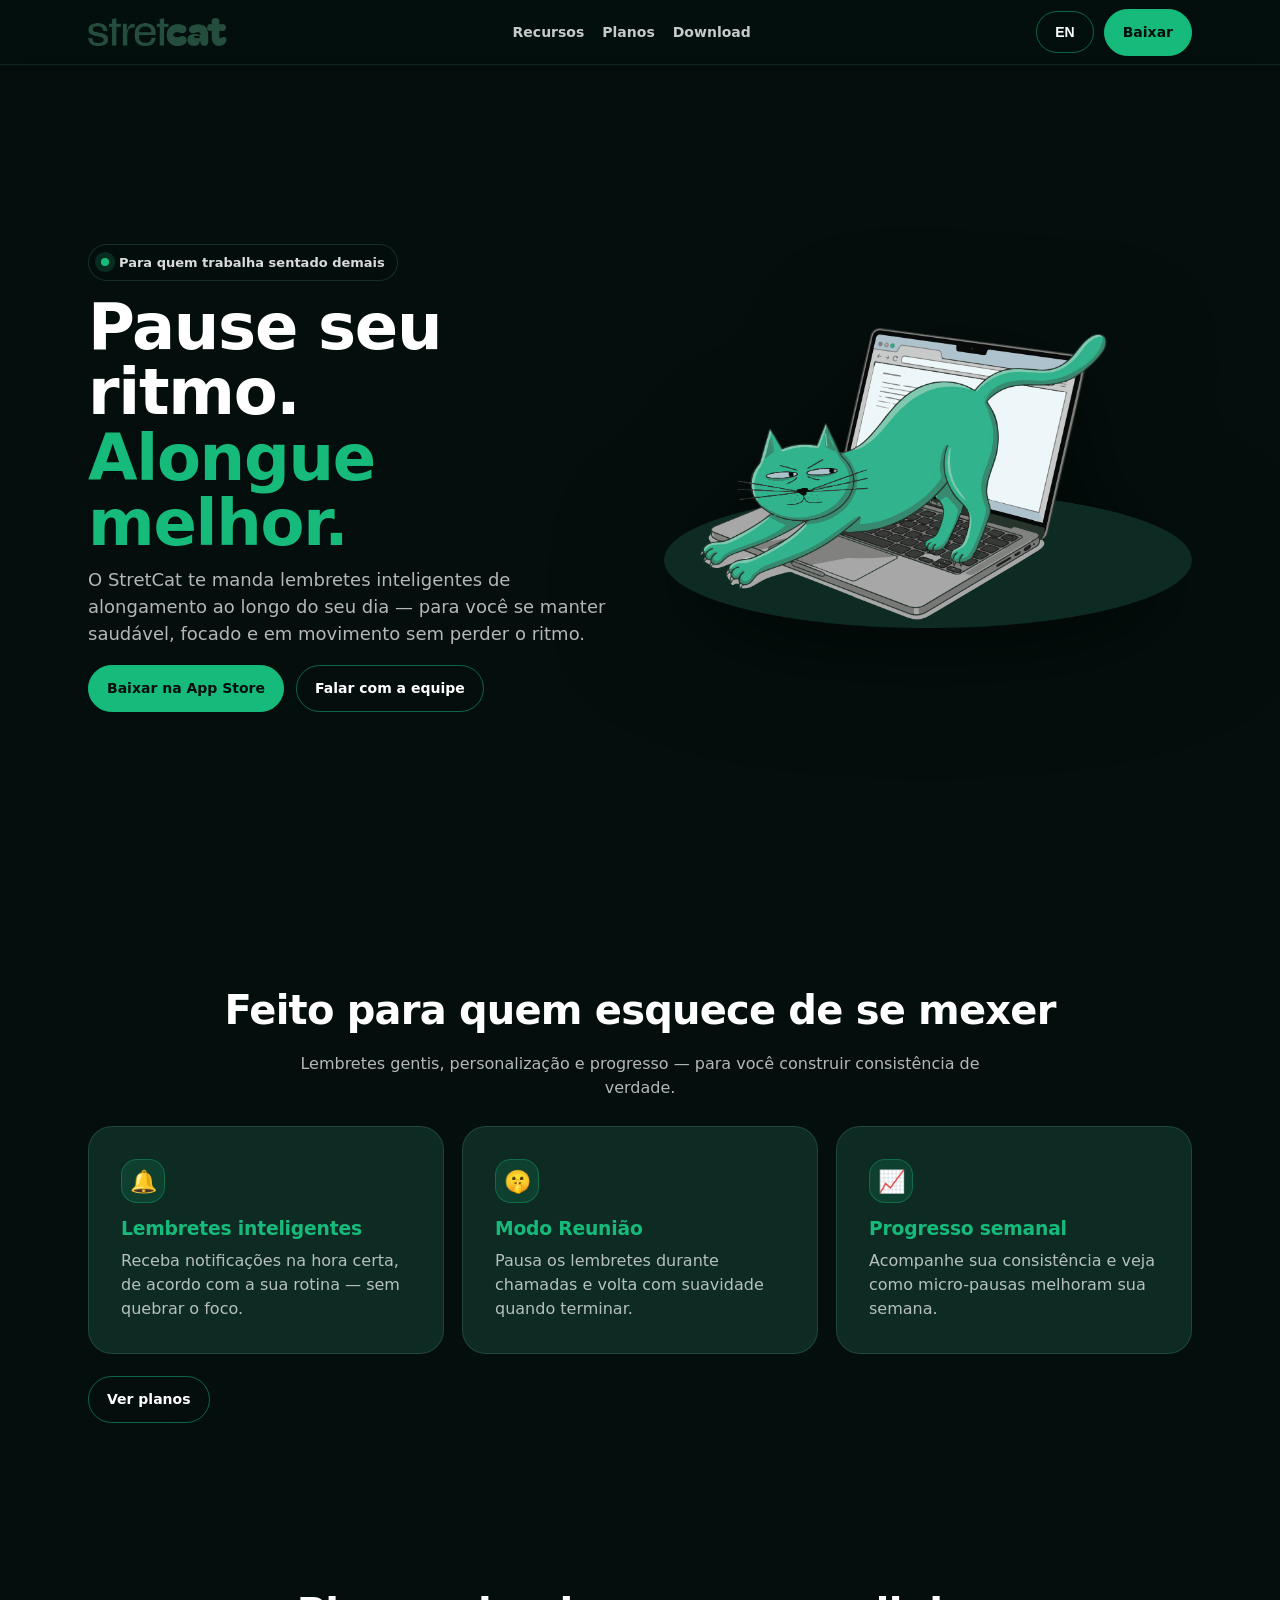
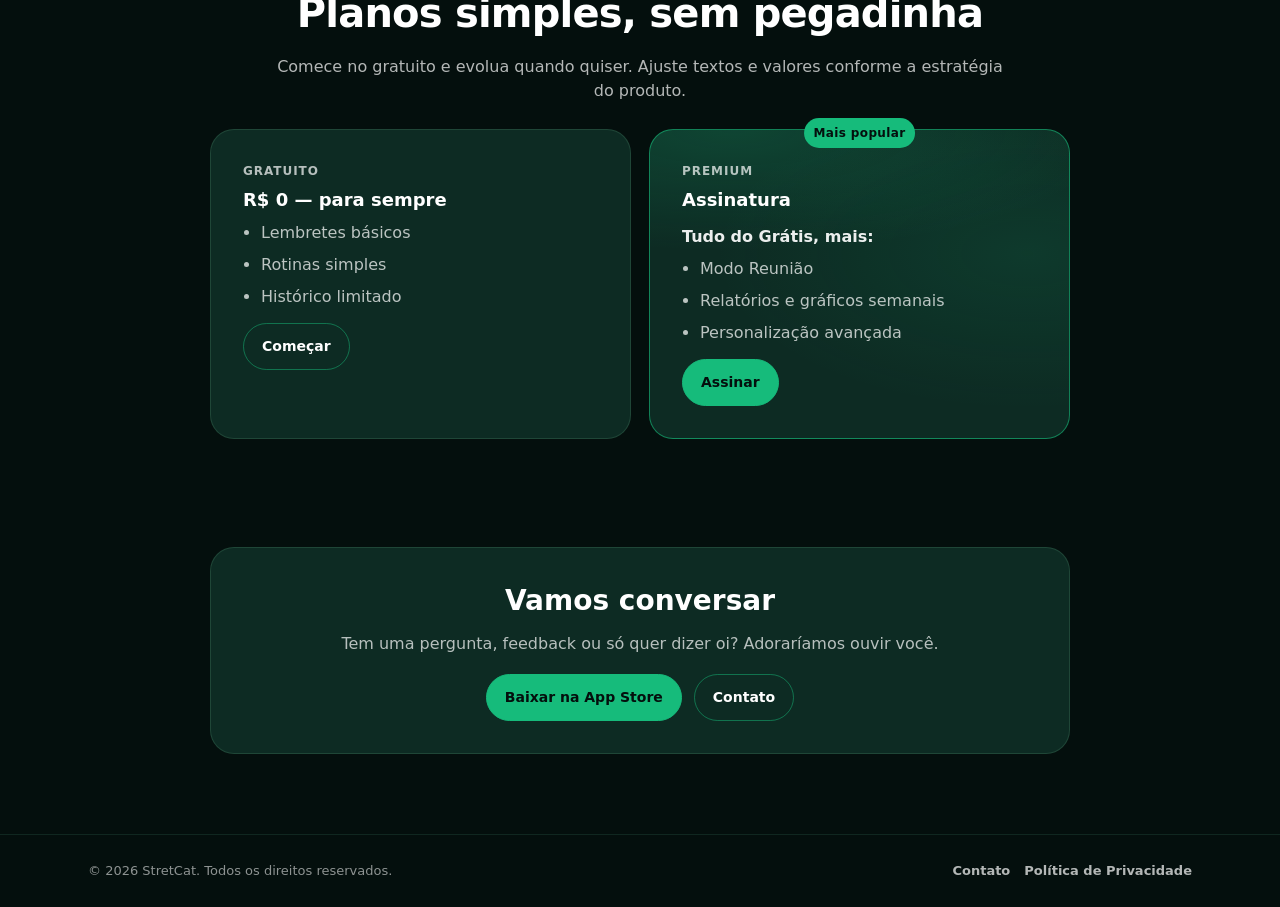
==== public/index.html @ 08792811 "Update README, add Vercel configuration, and implement landing page with multilingual support. New f" ====
<!doctype html>
<html lang="pt-BR">
  <head>
    <meta charset="UTF-8" />
    <meta name="viewport" content="width=device-width, initial-scale=1.0" />
    <meta
      name="description"
      content="StretCat — lembretes inteligentes de alongamento que cabem na sua rotina de trabalho."
    />
    <title>StretCat — Pause seu ritmo</title>
    <link rel="stylesheet" href="./styles.css" />
    <link rel="icon" type="image/png" href="./assets/icon.png" />
    <script type="module" src="./main.js"></script>
  </head>

  <body>
    <a class="skip-link" href="#conteudo">Pular para o conteúdo</a>

    <header class="site-header">
      <nav class="container nav" aria-label="Navegação principal">
        <a class="brand" href="#hero" aria-label="Início do StretCat">
          <img class="brand__logo" src="./assets/logo.png" alt="StretCat" />
        </a>

        <div class="nav__links" aria-label="Seções">
          <a href="#recursos" id="nav-link-features">Recursos</a>
          <a href="#planos" id="nav-link-plans">Planos</a>
          <a href="#download" id="nav-link-download">Download</a>
        </div>

        <div class="nav__cta">
          <button class="btn" type="button" id="lang-toggle" aria-label="Trocar idioma">EN</button>
          <a class="btn btn--primary" href="#" data-download-link id="nav-cta">Baixar</a>
        </div>
      </nav>
    </header>

    <main id="conteudo">

      <section id="hero" class="section section--hero">
        <div class="container hero">
          <div>
            <span class="kicker"><span class="kicker__dot" aria-hidden="true"></span> <span id="hero-kicker">Para quem trabalha sentado demais</span></span>
            <h1 class="hero__title">
              <span id="hero-tagline">Pause seu ritmo.</span>
              <strong id="hero-subtitle">Alongue melhor.</strong>
            </h1>
            <p class="hero__desc" id="hero-description">
              O StretCat te manda lembretes inteligentes de alongamento ao longo do seu dia — para você se manter saudável, focado e em movimento sem perder o ritmo.
            </p>

            <div class="hero__actions" id="download">
              <a class="btn btn--primary" href="#" data-download-link id="hero-cta-download" aria-label="Baixar na App Store (placeholder)">
                Baixar na App Store
              </a>
              <a class="btn" data-contact-link href="mailto:businesstrioada@gmail.com" id="hero-cta-talk">Falar com a equipe</a>
            </div>
          </div>

          <div class="hero__media" aria-label="Prévia do produto">
            <img id="hero-image" class="hero__image" src="./assets/hero.png" alt="Mascote do StretCat" />
          </div>
        </div>
      </section>

      <section id="recursos" class="section">
        <div class="container">
          <h2 class="section__title" id="features-title">Feito para quem esquece de se mexer</h2>
          <p class="section__lead" id="features-lead">
            Lembretes gentis, personalização e progresso — para você construir consistência de verdade.
          </p>

          <div class="grid grid--3" id="features-grid"></div>

          <div style="margin-top:22px">
            <a class="btn" href="#planos" id="features-cta">Ver planos</a>
          </div>
        </div>
      </section>

      <section id="planos" class="section">
        <div class="container">
          <h2 class="section__title" id="plans-title">Planos simples, sem pegadinha</h2>
          <p class="section__lead" id="plans-lead">
            Comece no gratuito e evolua quando quiser. Ajuste textos e valores conforme a estratégia do produto.
          </p>

          <div class="grid grid--2 grid--narrow">
            <article class="card">
              <div class="plan-head">
                <div>
                  <div class="muted" id="plan-free-name" style="font-weight:900; letter-spacing:.08em; text-transform:uppercase; font-size:12px">Gratuito</div>
                  <p class="price" id="plan-free-price">R$ 0 — para sempre</p>
                </div>
              </div>
              <ul class="list" id="plan-free-features"></ul>
              <div style="margin-top:14px">
                <a class="btn" href="#download" id="plan-free-cta">Começar</a>
              </div>
            </article>

            <article class="card card--premium">
              <div class="plan-head">
                <div>
                  <div class="muted" id="plan-premium-name" style="font-weight:900; letter-spacing:.08em; text-transform:uppercase; font-size:12px">Premium</div>
                  <p class="price" id="plan-premium-price">Assinatura</p>
                </div>
              </div>
              <span class="badge badge--floating" id="plan-premium-badge">Mais popular</span>
              <p class="plan-plus" id="plan-premium-plus">
                Tudo do Grátis, mais:
              </p>
              <ul class="list" id="plan-premium-features"></ul>
              <div style="margin-top:14px">
                <a class="btn btn--primary" href="#download" id="plan-premium-cta">Assinar</a>
              </div>
            </article>
          </div>
        </div>
      </section>

      <section id="contato" class="section section--contact">
        <div class="container contact">
          <div class="card contact__card">
            <h2 class="contact__title" id="contact-title">Vamos conversar</h2>
            <p class="contact__text" id="contact-description">
              Tem uma pergunta, feedback ou só quer dizer oi? Adoraríamos ouvir você.
            </p>
            <div class="contact__actions">
              <a class="btn btn--primary" href="#" data-download-link id="contact-cta">Baixar na App Store</a>
              <a class="btn" data-contact-link href="mailto:businesstrioada@gmail.com">Contato</a>
            </div>
          </div>
        </div>
      </section>

    </main>

    <footer class="site-footer">
      <div class="container footer">
        <div id="footer-rights">© 2026 StretCat. Todos os direitos reservados.</div>
        <div class="footer__links">
          <a data-contact-link href="mailto:businesstrioada@gmail.com" id="footer-contact">Contato</a>
          <a href="https://doc-hosting.flycricket.io/stretcat-privacy-policy/586a3a81-e9e2-48e5-87ec-2f3c6e7beefe/privacy" id="footer-privacy" target="_blank" rel="noopener noreferrer">Política de Privacidade</a>
        </div>
      </div>
    </footer>

  </body>
</html>
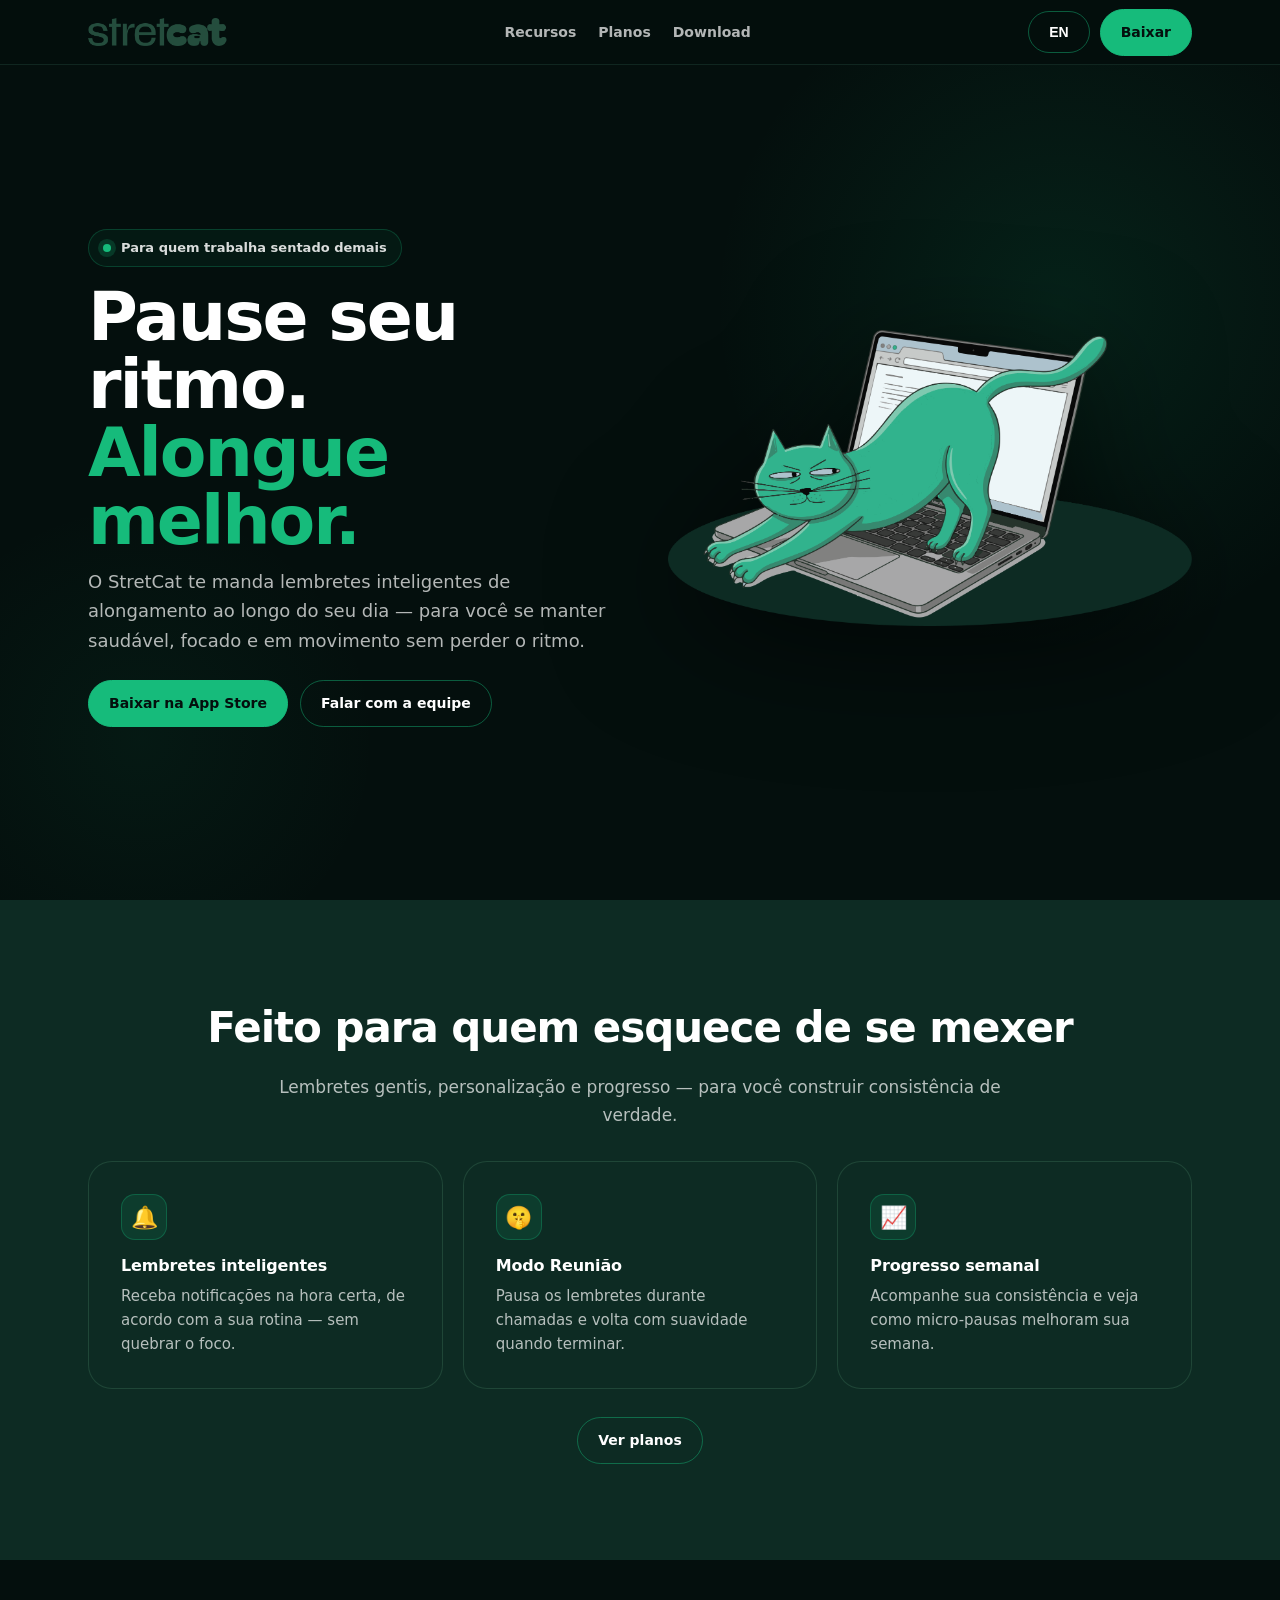
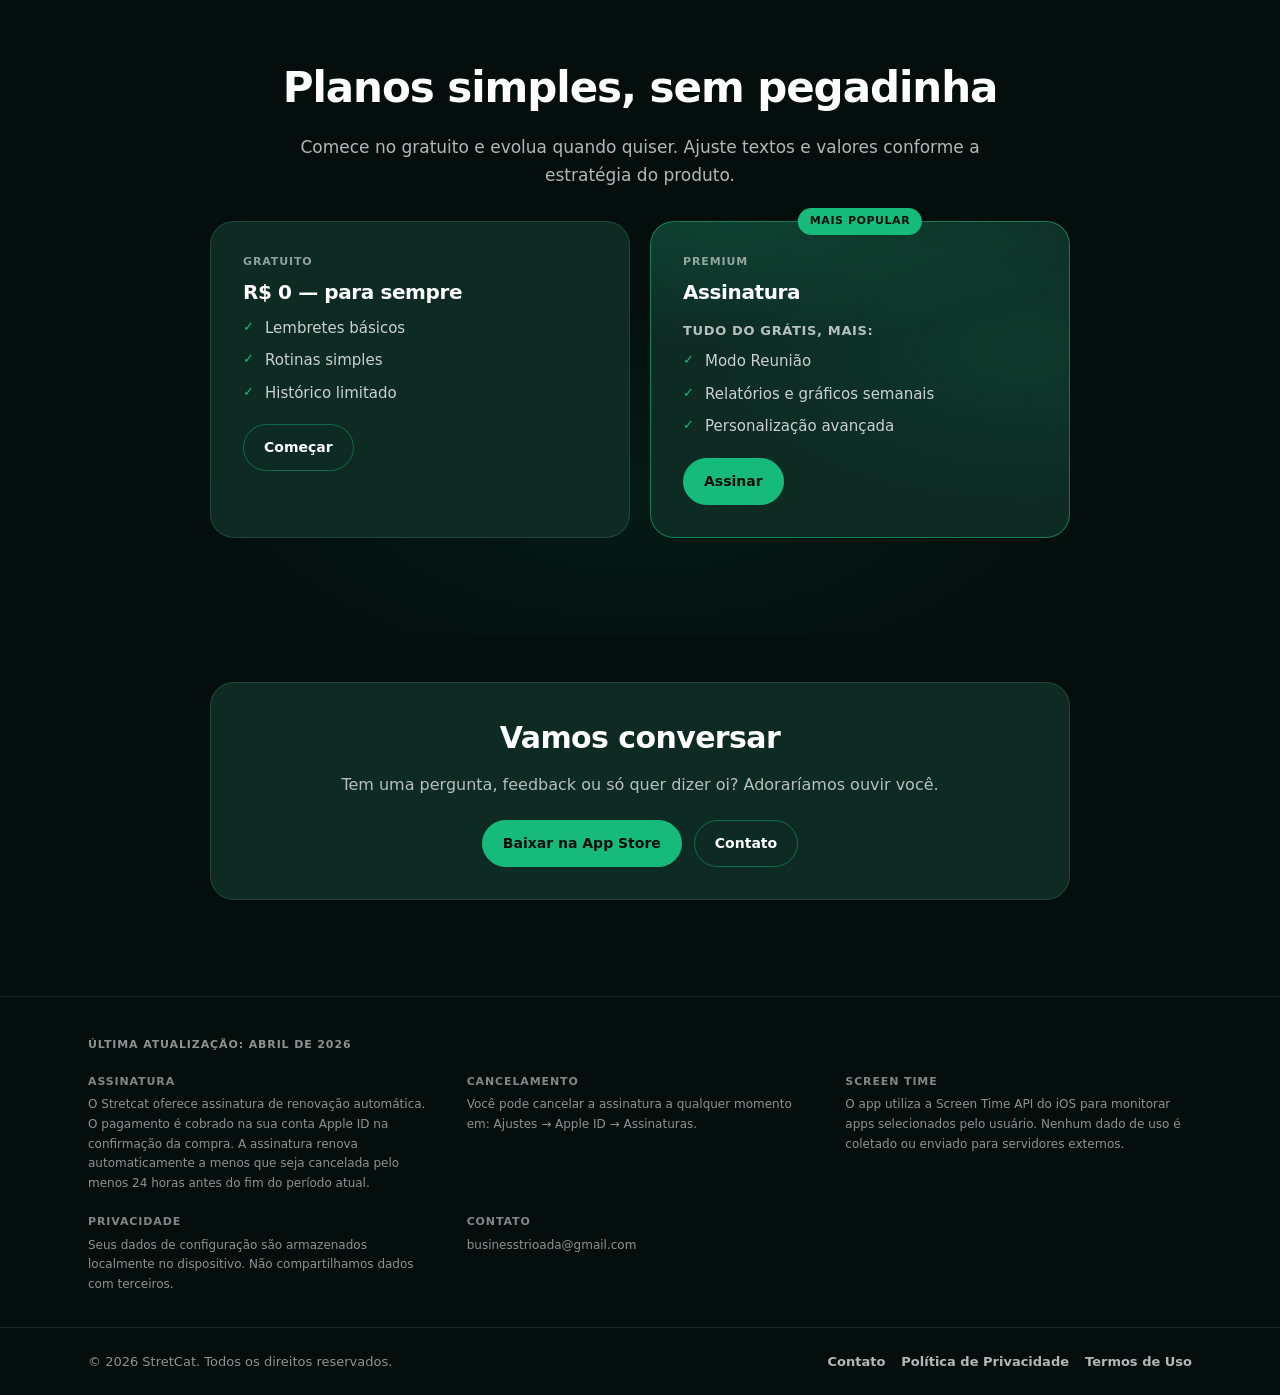
==== commit 056b1173: "Add legal information section and update translations for terms of use and privacy policy. Enhance H" ====
--- a/public/index.html
+++ b/public/index.html
@@ -72,7 +72,7 @@
 
           <div class="grid grid--3" id="features-grid"></div>
 
-          <div style="margin-top:22px">
+          <div class="section__cta">
             <a class="btn" href="#planos" id="features-cta">Ver planos</a>
           </div>
         </div>
@@ -89,12 +89,12 @@
             <article class="card">
               <div class="plan-head">
                 <div>
-                  <div class="muted" id="plan-free-name" style="font-weight:900; letter-spacing:.08em; text-transform:uppercase; font-size:12px">Gratuito</div>
+                  <div class="plan-name" id="plan-free-name">Gratuito</div>
                   <p class="price" id="plan-free-price">R$ 0 — para sempre</p>
                 </div>
               </div>
               <ul class="list" id="plan-free-features"></ul>
-              <div style="margin-top:14px">
+              <div class="plan-cta">
                 <a class="btn" href="#download" id="plan-free-cta">Começar</a>
               </div>
             </article>
@@ -102,7 +102,7 @@
             <article class="card card--premium">
               <div class="plan-head">
                 <div>
-                  <div class="muted" id="plan-premium-name" style="font-weight:900; letter-spacing:.08em; text-transform:uppercase; font-size:12px">Premium</div>
+                  <div class="plan-name" id="plan-premium-name">Premium</div>
                   <p class="price" id="plan-premium-price">Assinatura</p>
                 </div>
               </div>
@@ -111,7 +111,7 @@
                 Tudo do Grátis, mais:
               </p>
               <ul class="list" id="plan-premium-features"></ul>
-              <div style="margin-top:14px">
+              <div class="plan-cta">
                 <a class="btn btn--primary" href="#download" id="plan-premium-cta">Assinar</a>
               </div>
             </article>
@@ -136,12 +136,20 @@
 
     </main>
 
+    <section class="section--legal" aria-label="Informações legais">
+      <div class="container legal">
+        <p class="legal__updated" id="legal-updated">Última atualização: abril de 2026</p>
+        <div class="legal__grid" id="legal-grid"></div>
+      </div>
+    </section>
+
     <footer class="site-footer">
       <div class="container footer">
         <div id="footer-rights">© 2026 StretCat. Todos os direitos reservados.</div>
         <div class="footer__links">
           <a data-contact-link href="mailto:businesstrioada@gmail.com" id="footer-contact">Contato</a>
           <a href="https://doc-hosting.flycricket.io/stretcat-privacy-policy/586a3a81-e9e2-48e5-87ec-2f3c6e7beefe/privacy" id="footer-privacy" target="_blank" rel="noopener noreferrer">Política de Privacidade</a>
+          <a href="https://doc-hosting.flycricket.io/stretcat-terms-of-use/e716a331-82c2-4871-82e6-1687f7138f43/terms" id="footer-terms" target="_blank" rel="noopener noreferrer">Termos de Uso</a>
         </div>
       </div>
     </footer>
--- a/public/styles.css
+++ b/public/styles.css
@@ -0,0 +1,652 @@
+/* StretCat landing — CSS puro */
+:root {
+  --color01: #040f0d;
+  --color02: #0d2b23;
+  --color03: #244d3d;
+  --color07: #16bb7b;
+
+  --text: #ffffff;
+  --muted: rgba(255, 255, 255, 0.7);
+  --muted2: rgba(255, 255, 255, 0.55);
+  --border: rgba(36, 77, 61, 0.4);
+
+  --max: 1152px;
+  --pad: 24px;
+  --radius: 24px;
+  --header-h: 64px;
+  --section-y: clamp(64px, 8vw, 96px);
+}
+
+* {
+  box-sizing: border-box;
+}
+
+html {
+  scroll-behavior: smooth;
+}
+
+body {
+  margin: 0;
+  font-family: ui-sans-serif, system-ui, -apple-system, BlinkMacSystemFont, "Segoe UI", sans-serif;
+  background: var(--color01);
+  color: var(--text);
+  line-height: 1.5;
+  -webkit-font-smoothing: antialiased;
+  -moz-osx-font-smoothing: grayscale;
+}
+
+main {
+  padding-top: var(--header-h);
+}
+
+img {
+  max-width: 100%;
+  height: auto;
+  display: block;
+}
+
+a {
+  color: inherit;
+}
+
+.container {
+  max-width: var(--max);
+  margin: 0 auto;
+  padding: 0 var(--pad);
+}
+
+.skip-link {
+  position: absolute;
+  left: -999px;
+  top: auto;
+  width: 1px;
+  height: 1px;
+  overflow: hidden;
+}
+
+.skip-link:focus {
+  left: 16px;
+  top: 14px;
+  width: auto;
+  height: auto;
+  padding: 10px 12px;
+  z-index: 9999;
+  background: rgba(4, 15, 13, 0.92);
+  border: 1px solid var(--border);
+  border-radius: 999px;
+}
+
+/* ─── Header ─── */
+.site-header {
+  position: fixed;
+  top: 0;
+  left: 0;
+  right: 0;
+  z-index: 50;
+  background: rgba(4, 15, 13, 0.85);
+  backdrop-filter: blur(14px);
+  -webkit-backdrop-filter: blur(14px);
+  border-bottom: 1px solid var(--border);
+}
+
+.nav {
+  height: var(--header-h);
+  display: flex;
+  align-items: center;
+  justify-content: space-between;
+  gap: 16px;
+}
+
+.brand {
+  display: flex;
+  align-items: center;
+  gap: 10px;
+  text-decoration: none;
+}
+
+.brand__logo {
+  height: 28px;
+  width: auto;
+  max-width: 140px;
+  object-fit: contain;
+  border-radius: 8px;
+}
+
+.nav__links {
+  display: none;
+  align-items: center;
+  gap: 22px;
+}
+
+.nav__links a {
+  text-decoration: none;
+  color: var(--muted);
+  font-weight: 600;
+  font-size: 14px;
+  transition: color 0.15s ease;
+}
+
+.nav__links a:hover {
+  color: var(--text);
+}
+
+.nav__cta {
+  display: flex;
+  align-items: center;
+  gap: 10px;
+}
+
+/* ─── Buttons ─── */
+.btn {
+  display: inline-flex;
+  align-items: center;
+  justify-content: center;
+  border-radius: 999px;
+  padding: 12px 20px;
+  text-decoration: none;
+  border: 1px solid rgba(22, 187, 123, 0.45);
+  background: transparent;
+  color: var(--text);
+  font-weight: 700;
+  font-size: 14px;
+  cursor: pointer;
+  transition: background 0.18s ease, transform 0.18s ease, border-color 0.18s ease, box-shadow 0.18s ease;
+}
+
+.btn:hover {
+  transform: translateY(-2px);
+  background: rgba(22, 187, 123, 0.10);
+  border-color: rgba(22, 187, 123, 0.75);
+  box-shadow: 0 6px 20px rgba(22, 187, 123, 0.12);
+}
+
+.btn--primary {
+  background: var(--color07);
+  border-color: var(--color07);
+  color: var(--color01);
+}
+
+.btn--primary:hover {
+  background: #13d68c;
+  border-color: #13d68c;
+  box-shadow: 0 6px 24px rgba(22, 187, 123, 0.35);
+}
+
+/* ─── Sections ─── */
+.section {
+  padding: var(--section-y) 0;
+}
+
+/* Hero */
+.section--hero {
+  position: relative;
+  overflow: hidden;
+  padding: clamp(52px, 7vw, 88px) 0 clamp(64px, 8vw, 96px);
+  min-height: calc(100svh - var(--header-h));
+  display: flex;
+  align-items: center;
+}
+
+.section--hero::before {
+  content: '';
+  position: absolute;
+  top: -120px;
+  right: -140px;
+  width: 720px;
+  height: 720px;
+  border-radius: 50%;
+  background: radial-gradient(circle, rgba(22, 187, 123, 0.11) 0%, transparent 68%);
+  pointer-events: none;
+}
+
+.section--hero::after {
+  content: '';
+  position: absolute;
+  bottom: -80px;
+  left: -100px;
+  width: 480px;
+  height: 480px;
+  border-radius: 50%;
+  background: radial-gradient(circle, rgba(22, 187, 123, 0.06) 0%, transparent 70%);
+  pointer-events: none;
+}
+
+.section--hero .container {
+  position: relative;
+  z-index: 1;
+}
+
+/* Features — alternate background */
+#recursos {
+  background: var(--color02);
+}
+
+/* Plans — subtle center glow */
+#planos {
+  position: relative;
+  overflow: hidden;
+}
+
+#planos::before {
+  content: '';
+  position: absolute;
+  bottom: -60px;
+  left: 50%;
+  transform: translateX(-50%);
+  width: 900px;
+  height: 400px;
+  background: radial-gradient(ellipse, rgba(22, 187, 123, 0.07) 0%, transparent 70%);
+  pointer-events: none;
+}
+
+#planos .container {
+  position: relative;
+  z-index: 1;
+}
+
+.section__title {
+  font-size: clamp(28px, 3.5vw, 42px);
+  margin: 0 0 14px;
+  letter-spacing: -0.025em;
+  text-align: center;
+}
+
+.section__lead {
+  margin: 0 auto 32px;
+  color: var(--muted);
+  max-width: 68ch;
+  font-size: 17px;
+  text-align: center;
+  line-height: 1.65;
+}
+
+.section__cta {
+  margin-top: 28px;
+  text-align: center;
+}
+
+/* Kicker */
+.kicker {
+  display: inline-flex;
+  align-items: center;
+  gap: 10px;
+  padding: 8px 14px;
+  border: 1px solid rgba(22, 187, 123, 0.25);
+  border-radius: 999px;
+  background: rgba(22, 187, 123, 0.06);
+  color: rgba(255, 255, 255, 0.85);
+  font-weight: 700;
+  font-size: 13px;
+}
+
+.kicker__dot {
+  width: 8px;
+  height: 8px;
+  border-radius: 50%;
+  background: var(--color07);
+  box-shadow: 0 0 0 5px rgba(22, 187, 123, 0.2);
+  flex-shrink: 0;
+}
+
+/* Hero layout */
+.hero {
+  display: grid;
+  grid-template-columns: 1fr;
+  gap: 32px;
+  align-items: center;
+}
+
+.hero__title {
+  font-size: clamp(42px, 6.5vw, 68px);
+  line-height: 1.0;
+  margin: 16px 0 12px;
+  letter-spacing: -0.03em;
+}
+
+.hero__title strong {
+  display: block;
+  color: var(--color07);
+  font-weight: 900;
+}
+
+.hero__desc {
+  max-width: 54ch;
+  color: var(--muted);
+  font-size: 18px;
+  line-height: 1.65;
+  margin: 0 0 24px;
+}
+
+.hero__actions {
+  display: flex;
+  flex-wrap: wrap;
+  gap: 12px;
+  align-items: center;
+}
+
+.note {
+  color: var(--muted2);
+  font-size: 13px;
+}
+
+.hero__media {
+  display: flex;
+  justify-content: center;
+}
+
+.hero__image {
+  max-height: 460px;
+  width: auto;
+  filter: drop-shadow(0 24px 60px rgba(0, 0, 0, 0.6));
+}
+
+/* ─── Cards ─── */
+.grid {
+  display: grid;
+  grid-template-columns: 1fr;
+  gap: 16px;
+}
+
+.grid--narrow {
+  max-width: 860px;
+  margin-left: auto;
+  margin-right: auto;
+  width: 100%;
+}
+
+.card {
+  border-radius: var(--radius);
+  border: 1px solid rgba(36, 77, 61, 0.8);
+  background: var(--color02);
+  padding: 32px;
+  transition: border-color 0.2s ease, transform 0.2s ease, box-shadow 0.2s ease;
+}
+
+.card:not(.contact__card):hover {
+  border-color: rgba(22, 187, 123, 0.5);
+  transform: translateY(-3px);
+  box-shadow: 0 16px 40px rgba(0, 0, 0, 0.4);
+}
+
+.card--premium {
+  position: relative;
+  border-color: rgba(22, 187, 123, 0.55);
+  background:
+    radial-gradient(700px 220px at 20% 0%, rgba(22, 187, 123, 0.16), transparent 55%),
+    radial-gradient(520px 260px at 90% 40%, rgba(22, 187, 123, 0.09), transparent 60%),
+    var(--color02);
+}
+
+.card--premium:hover {
+  border-color: rgba(22, 187, 123, 0.85) !important;
+  box-shadow: 0 16px 48px rgba(22, 187, 123, 0.15) !important;
+}
+
+.card__icon {
+  width: 46px;
+  height: 46px;
+  border-radius: 14px;
+  display: grid;
+  place-items: center;
+  background: rgba(22, 187, 123, 0.12);
+  border: 1px solid rgba(22, 187, 123, 0.3);
+  font-size: 22px;
+}
+
+.card__title {
+  margin: 14px 0 6px;
+  font-weight: 800;
+  font-size: 16px;
+  letter-spacing: -0.01em;
+  color: var(--text);
+}
+
+.card__text {
+  margin: 0;
+  color: var(--muted);
+  font-size: 15px;
+  line-height: 1.6;
+}
+
+/* ─── List (plan features) ─── */
+.list {
+  list-style: none;
+  margin: 0;
+  padding: 0;
+  color: rgba(255, 255, 255, 0.78);
+}
+
+.list li {
+  position: relative;
+  padding-left: 22px;
+  margin: 10px 0;
+  font-size: 15px;
+}
+
+.list li::before {
+  content: '✓';
+  position: absolute;
+  left: 0;
+  color: var(--color07);
+  font-weight: 800;
+  font-size: 13px;
+  line-height: 1.6;
+}
+
+/* ─── Plans ─── */
+.badge {
+  display: inline-flex;
+  align-items: center;
+  justify-content: center;
+  padding: 5px 12px;
+  border-radius: 999px;
+  background: var(--color07);
+  color: var(--color01);
+  font-size: 11px;
+  font-weight: 900;
+  letter-spacing: 0.05em;
+  text-transform: uppercase;
+}
+
+.badge--floating {
+  position: absolute;
+  top: -14px;
+  left: 50%;
+  transform: translateX(-50%);
+  white-space: nowrap;
+}
+
+.price {
+  font-size: 20px;
+  font-weight: 900;
+  margin: 6px 0 0;
+  letter-spacing: -0.02em;
+}
+
+.plan-head {
+  display: flex;
+  align-items: flex-start;
+  justify-content: space-between;
+  gap: 12px;
+}
+
+.plan-name {
+  font-weight: 900;
+  letter-spacing: 0.08em;
+  text-transform: uppercase;
+  font-size: 11px;
+  color: var(--muted2);
+}
+
+.plan-plus {
+  margin: 14px 0 8px;
+  font-size: 13px;
+  font-weight: 700;
+  color: var(--muted);
+  text-transform: uppercase;
+  letter-spacing: 0.05em;
+}
+
+.plan-cta {
+  margin-top: 20px;
+}
+
+.muted {
+  color: var(--muted);
+}
+
+/* ─── Contact ─── */
+.section--contact {
+  padding-top: calc(var(--section-y) * 0.5);
+}
+
+.contact {
+  display: flex;
+  justify-content: center;
+}
+
+.contact__card {
+  width: 100%;
+  max-width: 860px;
+  text-align: center;
+}
+
+.contact__title {
+  margin: 0 0 12px;
+  font-size: 30px;
+  font-weight: 800;
+  letter-spacing: -0.02em;
+}
+
+.contact__text {
+  margin: 0 auto 22px;
+  max-width: 60ch;
+  color: var(--muted);
+  font-size: 16px;
+  line-height: 1.65;
+}
+
+.contact__actions {
+  display: flex;
+  gap: 12px;
+  justify-content: center;
+  flex-wrap: wrap;
+}
+
+/* ─── Legal ─── */
+.section--legal {
+  padding: 40px 0 32px;
+  border-top: 1px solid var(--border);
+}
+
+.legal__updated {
+  font-size: 11px;
+  color: var(--muted2);
+  margin: 0 0 20px;
+  font-weight: 700;
+  text-transform: uppercase;
+  letter-spacing: 0.08em;
+}
+
+.legal__grid {
+  display: grid;
+  grid-template-columns: 1fr;
+  gap: 18px;
+}
+
+.legal__item-title {
+  font-size: 11px;
+  font-weight: 800;
+  text-transform: uppercase;
+  letter-spacing: 0.08em;
+  color: rgba(255, 255, 255, 0.5);
+  margin: 0 0 5px;
+}
+
+.legal__item-body {
+  font-size: 12px;
+  color: var(--muted2);
+  margin: 0;
+  line-height: 1.65;
+}
+
+/* ─── Footer ─── */
+.site-footer {
+  border-top: 1px solid var(--border);
+  padding: 24px 0;
+  color: var(--muted2);
+  font-size: 13px;
+}
+
+.footer {
+  display: flex;
+  flex-direction: column;
+  gap: 10px;
+  align-items: flex-start;
+  justify-content: space-between;
+}
+
+.footer a {
+  color: var(--muted);
+  text-decoration: none;
+  font-weight: 600;
+  transition: color 0.15s ease;
+}
+
+.footer a:hover {
+  color: var(--color07);
+}
+
+.footer__links {
+  display: flex;
+  flex-wrap: wrap;
+  gap: 16px;
+}
+
+/* ─── Responsive ─── */
+@media (min-width: 640px) {
+  .legal__grid {
+    grid-template-columns: repeat(2, 1fr);
+    gap: 20px 32px;
+  }
+}
+
+@media (min-width: 1024px) {
+  .nav__links {
+    display: flex;
+  }
+
+  .hero {
+    grid-template-columns: 1fr 1fr;
+    gap: 56px;
+  }
+
+  .grid--3 {
+    grid-template-columns: repeat(3, minmax(0, 1fr));
+    gap: 20px;
+  }
+
+  .grid--2 {
+    grid-template-columns: repeat(2, minmax(0, 1fr));
+    gap: 20px;
+  }
+
+  .footer {
+    flex-direction: row;
+    align-items: center;
+  }
+
+  .legal__grid {
+    grid-template-columns: repeat(3, 1fr);
+  }
+}
+
+@media (prefers-reduced-motion: reduce) {
+  * {
+    scroll-behavior: auto;
+  }
+  .btn,
+  .card {
+    transition: none;
+  }
+}
